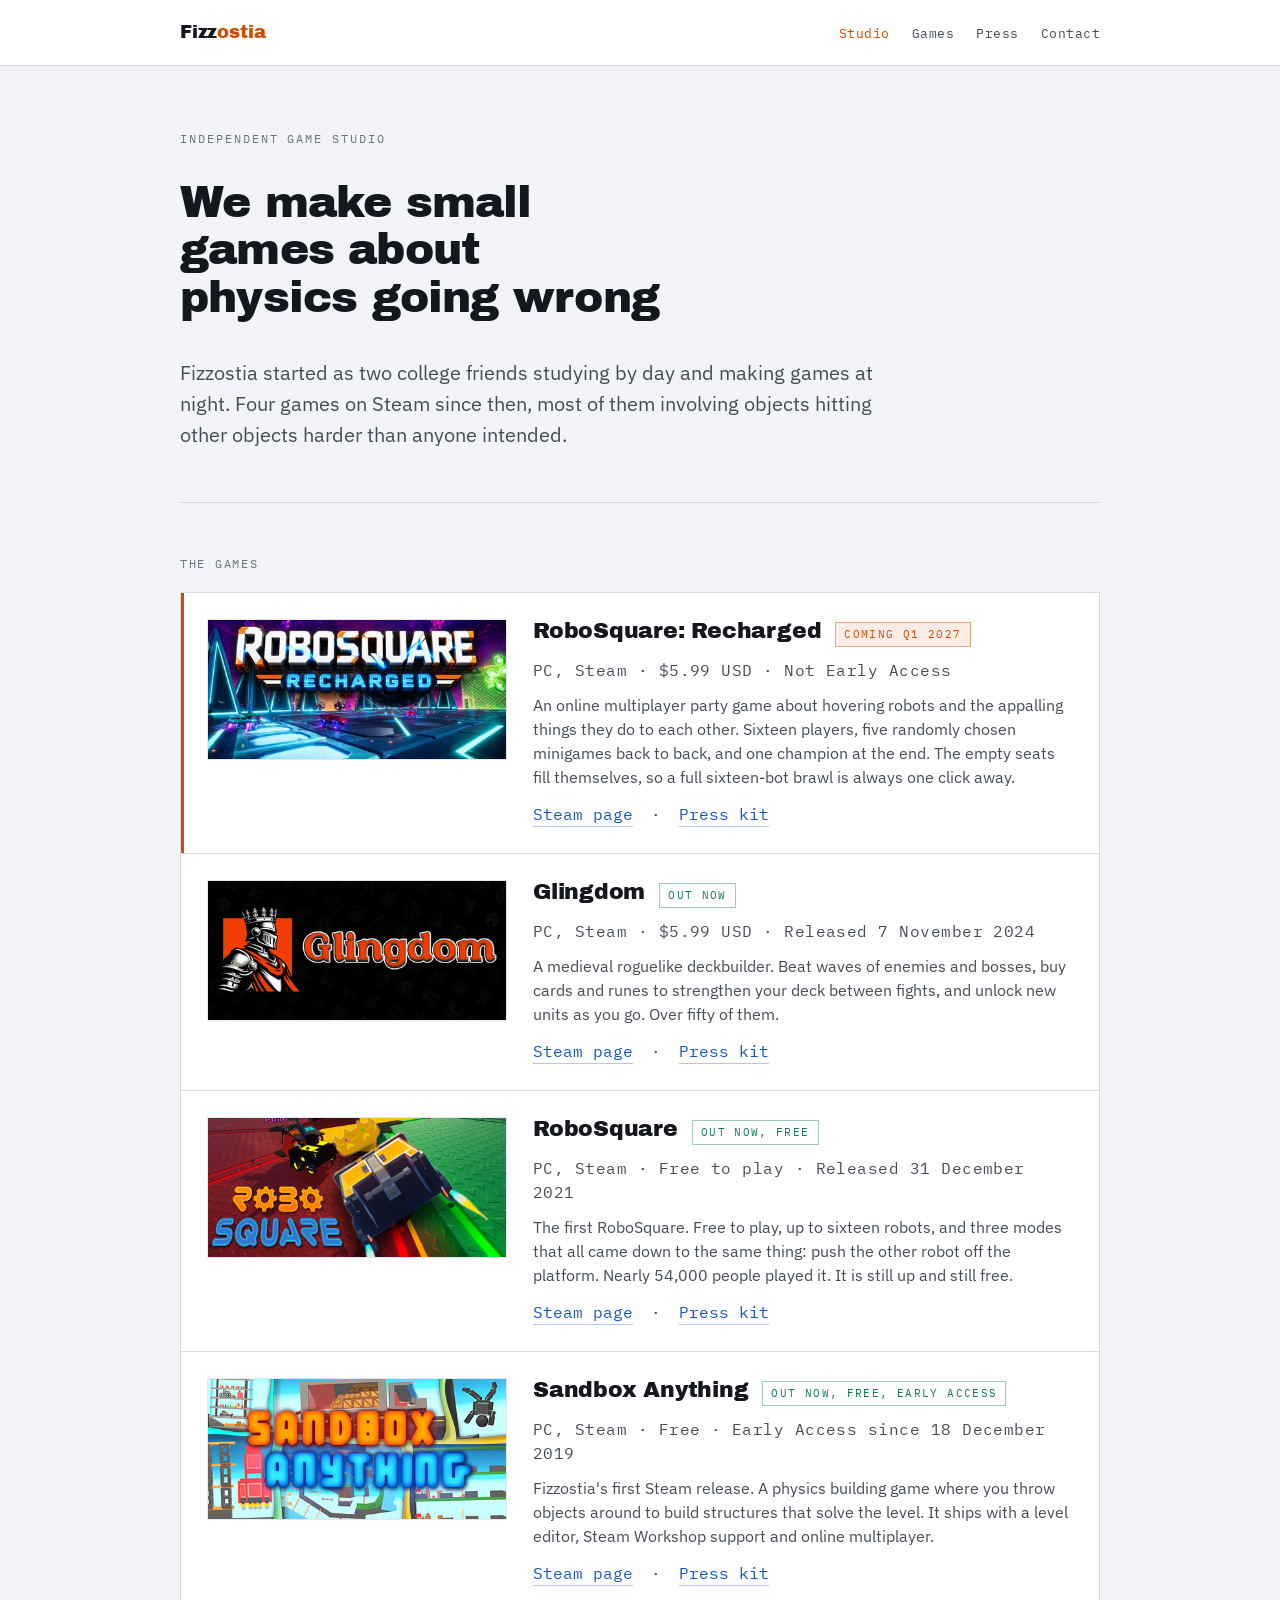
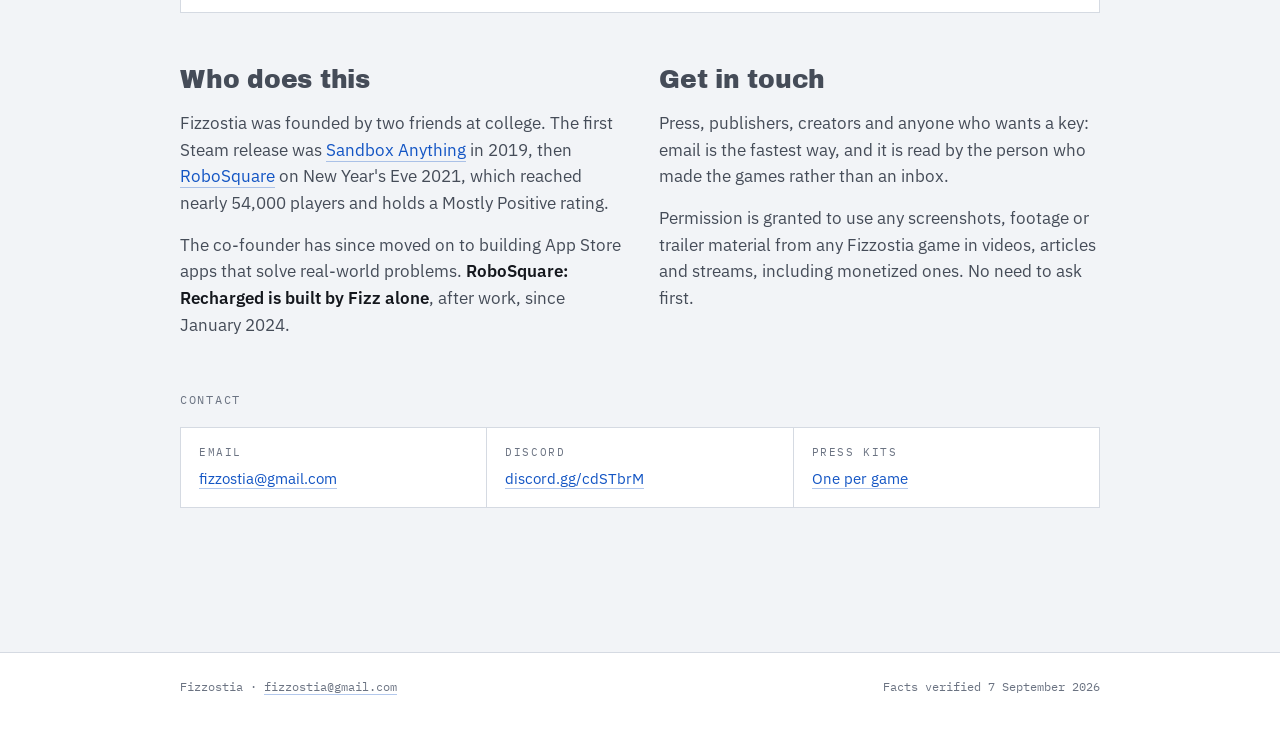
==== index.html @ 3cab3dcd "Fizzostia studio site: home, games, press kits, hidden pitch Four games with a press kit each: RoboS" ====
<!doctype html>
<html lang="en">
<head>
<meta charset="utf-8">
<meta name="viewport" content="width=device-width, initial-scale=1">
<title>Fizzostia</title>
<meta name="description" content="Fizzostia is a small independent game studio. Four games on Steam, including RoboSquare: Recharged, a 16-player online party game about hovering robots.">
<link rel="canonical" href="https://fizzostia.github.io/">
<link rel="icon" href="data:image/svg+xml,%3Csvg xmlns='http://www.w3.org/2000/svg' viewBox='0 0 32 32'%3E%3Ctext y='26' font-size='26'%3E%F0%9F%A4%96%3C/text%3E%3C/svg%3E">
<link rel="preconnect" href="https://fonts.googleapis.com"><link rel="preconnect" href="https://fonts.gstatic.com" crossorigin><link rel="stylesheet" href="https://fonts.googleapis.com/css2?family=Archivo+Black&family=IBM+Plex+Mono:wght@400;500&family=IBM+Plex+Sans:wght@400;500;600&display=swap">
<link rel="stylesheet" href="assets/style.css">
<meta property="og:type" content="website">
<meta property="og:site_name" content="Fizzostia">
<meta property="og:title" content="Fizzostia">
<meta property="og:description" content="Fizzostia is a small independent game studio. Four games on Steam, including RoboSquare: Recharged, a 16-player online party game about hovering robots.">
<meta property="og:url" content="https://fizzostia.github.io/">
<meta property="og:image" content="https://fizzostia.github.io/assets/img/social.jpg">
<meta name="twitter:card" content="summary_large_image">
</head>
<body>
<header class="site-head">
  <div class="wrap">
    <a class="brand" href="index.html">Fizz<em>ostia</em></a>
    <nav>
      <a href="index.html" aria-current="page">Studio</a>
      <a href="games.html">Games</a>
      <a href="press/index.html">Press</a>
      <a href="mailto:fizzostia@gmail.com">Contact</a>
    </nav>
  </div>
</header>

<main class="page">
  <div class="wrap">
    <div class="stack">

      <section class="stack-tight">
        <span class="eyebrow">Independent game studio</span>
        <h1>We make small games about physics going wrong</h1>
        <p class="lede">Fizzostia started as two college friends studying by day and making games
          at night. Four games on Steam since then, most of them involving objects hitting other
          objects harder than anyone intended.</p>
      </section>

      <hr class="rule">

      <section class="stack-tight">
        <h3>The games</h3>
        <div class="games">
      <article class="game featured">
        <img class="game-art" src="assets/img/robosquare-recharged.jpg" alt="RoboSquare: Recharged store art"
             width="460" height="215" loading="lazy">
        <div class="game-body">
          <div class="game-title">
            <h2>RoboSquare: Recharged</h2>
            <span class="tag now">Coming Q1 2027</span>
          </div>
          <p class="game-meta">PC, Steam &middot; $5.99 USD &middot; Not Early Access</p>
          <p>An online multiplayer party game about hovering robots and the appalling things they do to each other. Sixteen players, five randomly chosen minigames back to back, and one champion at the end. The empty seats fill themselves, so a full sixteen-bot brawl is always one click away.</p>
          <p class="game-links"><a href="https://store.steampowered.com/app/4088870/">Steam page</a> &middot; <a href="press/robosquare-recharged.html">Press kit</a></p>
        </div>
      </article>
      <article class="game">
        <img class="game-art" src="assets/img/glingdom.jpg" alt="Glingdom store art"
             width="460" height="215" loading="lazy">
        <div class="game-body">
          <div class="game-title">
            <h2>Glingdom</h2>
            <span class="tag out">Out now</span>
          </div>
          <p class="game-meta">PC, Steam &middot; $5.99 USD &middot; Released 7 November 2024</p>
          <p>A medieval roguelike deckbuilder. Beat waves of enemies and bosses, buy cards and runes to strengthen your deck between fights, and unlock new units as you go. Over fifty of them.</p>
          <p class="game-links"><a href="https://store.steampowered.com/app/2935750/">Steam page</a> &middot; <a href="press/glingdom.html">Press kit</a></p>
        </div>
      </article>
      <article class="game">
        <img class="game-art" src="assets/img/robosquare.jpg" alt="RoboSquare store art"
             width="460" height="215" loading="lazy">
        <div class="game-body">
          <div class="game-title">
            <h2>RoboSquare</h2>
            <span class="tag out">Out now, free</span>
          </div>
          <p class="game-meta">PC, Steam &middot; Free to play &middot; Released 31 December 2021</p>
          <p>The first RoboSquare. Free to play, up to sixteen robots, and three modes that all came down to the same thing: push the other robot off the platform. Nearly 54,000 people played it. It is still up and still free.</p>
          <p class="game-links"><a href="https://store.steampowered.com/app/1427760/">Steam page</a> &middot; <a href="press/robosquare.html">Press kit</a></p>
        </div>
      </article>
      <article class="game">
        <img class="game-art" src="assets/img/sandbox-anything.jpg" alt="Sandbox Anything store art"
             width="460" height="215" loading="lazy">
        <div class="game-body">
          <div class="game-title">
            <h2>Sandbox Anything</h2>
            <span class="tag out">Out now, free, Early Access</span>
          </div>
          <p class="game-meta">PC, Steam &middot; Free &middot; Early Access since 18 December 2019</p>
          <p>Fizzostia's first Steam release. A physics building game where you throw objects around to build structures that solve the level. It ships with a level editor, Steam Workshop support and online multiplayer.</p>
          <p class="game-links"><a href="https://store.steampowered.com/app/1054370/">Steam page</a> &middot; <a href="press/sandbox-anything.html">Press kit</a></p>
        </div>
      </article>
        </div>
      </section>

      <section class="cols">
        <div class="prose">
          <h2>Who does this</h2>
          <p>Fizzostia was founded by two friends at college. The first Steam release was
            <a href="games.html">Sandbox Anything</a> in 2019, then
            <a href="https://store.steampowered.com/app/1427760/">RoboSquare</a> on New Year's Eve 2021, which reached nearly
            54,000 players and holds a Mostly Positive rating.</p>
          <p>The co-founder has since moved on to building App Store apps that solve real-world
            problems. <strong>RoboSquare: Recharged is built by Fizz alone</strong>, after work,
            since January 2024.</p>
        </div>
        <div class="prose">
          <h2>Get in touch</h2>
          <p>Press, publishers, creators and anyone who wants a key: email is the fastest way, and
            it is read by the person who made the games rather than an inbox.</p>
          <p>Permission is granted to use any screenshots, footage or trailer material from any
            Fizzostia game in videos, articles and streams, including monetized ones. No need to
            ask first.</p>
        </div>
      </section>

      <section class="stack-tight">
        <h3>Contact</h3>
        <div class="contact-grid">
          <div><dt>Email</dt><dd><a href="mailto:fizzostia@gmail.com">fizzostia@gmail.com</a></dd></div>
          <div><dt>Discord</dt><dd><a href="https://discord.gg/cdSTbrM">discord.gg/cdSTbrM</a></dd></div>
          <div><dt>Press kits</dt><dd><a href="press/index.html">One per game</a></dd></div>
        </div>
      </section>

    </div>
  </div>
</main>

<footer class="site-foot">
  <div class="wrap">
    <span>Fizzostia &middot; <a href="mailto:fizzostia@gmail.com">fizzostia@gmail.com</a></span>
    <span>Facts verified 7 September 2026</span>
  </div>
</footer>
</body>
</html>
---- assets/style.css ----
/* Fizzostia, studio site
   Light by default, dark by preference or explicit choice. Every color is a token
   declared on :root first, so the un-stamped system state resolves correctly. */

:root{
  --ground:#F2F4F7;
  --surface:#FFFFFF;
  --surface-2:#E9ECF1;
  --line:#D5DAE2;
  --line-soft:#E4E8EE;
  --ink:#14171D;
  --ink-2:#454C58;
  --muted:#6B7382;
  --accent:#D14C05;
  --accent-soft:rgba(209,76,5,.10);
  --link:#1355C4;
  --good:#137A52;

  --f-display:"Archivo Black","Arial Black",system-ui,sans-serif;
  --f-body:"IBM Plex Sans","Segoe UI",Helvetica,Arial,sans-serif;
  --f-mono:"IBM Plex Mono",ui-monospace,Consolas,monospace;

  --wrap:1000px;
  --pad:clamp(18px,4.5vw,40px);
}

@media (prefers-color-scheme:dark){
  :root:not([data-theme="light"]){
    --ground:#0B0C10;
    --surface:#13161D;
    --surface-2:#1A1E27;
    --line:#282D38;
    --line-soft:#20242D;
    --ink:#EDF0F5;
    --ink-2:#B5BCC9;
    --muted:#848D9D;
    --accent:#FF8A32;
    --accent-soft:rgba(255,138,50,.13);
    --link:#6FB0FF;
    --good:#3ECf9A;
  }
}
:root[data-theme="dark"]{
  --ground:#0B0C10;
  --surface:#13161D;
  --surface-2:#1A1E27;
  --line:#282D38;
  --line-soft:#20242D;
  --ink:#EDF0F5;
  --ink-2:#B5BCC9;
  --muted:#848D9D;
  --accent:#FF8A32;
  --accent-soft:rgba(255,138,50,.13);
  --link:#6FB0FF;
  --good:#3ECf9A;
}

*{box-sizing:border-box}

body{
  margin:0;
  background:var(--ground);
  color:var(--ink);
  font-family:var(--f-body);
  font-size:16.5px;
  line-height:1.62;
  -webkit-font-smoothing:antialiased;
}

img{max-width:100%;height:auto;display:block}
h1,h2,h3{margin:0;font-weight:400;text-wrap:balance}
p,ul,ol{margin:0}

a{color:var(--link);text-decoration:none;border-bottom:1px solid color-mix(in srgb,var(--link) 32%,transparent)}
a:hover{color:var(--accent);border-bottom-color:color-mix(in srgb,var(--accent) 50%,transparent)}
a:focus-visible{outline:2px solid var(--accent);outline-offset:3px;border-radius:2px}

.wrap{max-width:var(--wrap);margin:0 auto;padding:0 var(--pad)}

/* ---------- masthead ---------- */
.site-head{border-bottom:1px solid var(--line);background:var(--surface)}
.site-head .wrap{display:flex;flex-wrap:wrap;gap:10px 26px;align-items:baseline;
  justify-content:space-between;padding-top:18px;padding-bottom:18px}
.brand{font-family:var(--f-display);font-size:18px;letter-spacing:-.01em;color:var(--ink);
  border:0}
.brand:hover{color:var(--accent)}
.brand em{font-style:normal;color:var(--accent)}
nav{display:flex;flex-wrap:wrap;gap:6px 22px;font-family:var(--f-mono);font-size:12.5px;
  letter-spacing:.04em}
nav a{color:var(--ink-2);border:0}
nav a[aria-current="page"]{color:var(--accent)}
nav a:hover{color:var(--accent)}

/* ---------- page furniture ---------- */
.page{padding:clamp(34px,5.5vw,64px) 0 clamp(40px,6vw,72px)}
.eyebrow{font-family:var(--f-mono);font-size:11.5px;letter-spacing:.17em;text-transform:uppercase;
  color:var(--muted);display:block;margin-bottom:12px}
h1{font-family:var(--f-display);font-size:clamp(28px,4.6vw,44px);line-height:1.08;letter-spacing:-.018em;
  max-width:18ch}
h2{font-family:var(--f-display);font-size:clamp(19px,2.5vw,25px);line-height:1.18;letter-spacing:-.01em}
h3{font-family:var(--f-mono);font-size:11.5px;letter-spacing:.15em;text-transform:uppercase;color:var(--muted)}
.lede{font-size:clamp(17px,2vw,20px);line-height:1.55;color:var(--ink-2);max-width:60ch;margin-top:18px}
.prose{max-width:66ch;display:flex;flex-direction:column;gap:15px;color:var(--ink-2)}
.prose strong{color:var(--ink);font-weight:600}
.stack{display:flex;flex-direction:column;gap:clamp(30px,4.5vw,52px)}
.stack-tight{display:flex;flex-direction:column;gap:18px}

.rule{border:0;border-top:1px solid var(--line);margin:0}

/* ---------- game rows ---------- */
.games{display:flex;flex-direction:column;gap:1px;background:var(--line);
  border:1px solid var(--line)}
.game{background:var(--surface);padding:clamp(18px,2.6vw,26px);display:grid;gap:18px 26px;
  grid-template-columns:1fr;align-items:start}
@media(min-width:720px){ .game{grid-template-columns:300px 1fr} }
.game.featured{background:var(--surface);box-shadow:inset 3px 0 0 var(--accent)}
.game-art{border:1px solid var(--line-soft);background:var(--surface-2)}
.game-body{display:flex;flex-direction:column;gap:11px;min-width:0}
.game-title{display:flex;flex-wrap:wrap;gap:8px 14px;align-items:baseline}
.game-title h2{font-size:clamp(18px,2.2vw,22px)}
.game-meta{font-family:var(--f-mono);font-size:12px;color:var(--muted);letter-spacing:.03em}
.game p{color:var(--ink-2);font-size:15.5px;line-height:1.55}
.game-links{display:flex;flex-wrap:wrap;gap:8px 18px;font-family:var(--f-mono);font-size:12.5px;
  margin-top:2px}

.tag{font-family:var(--f-mono);font-size:10.5px;letter-spacing:.13em;text-transform:uppercase;
  padding:3px 8px;border:1px solid var(--line);color:var(--muted);width:max-content}
.tag.now{color:var(--accent);border-color:color-mix(in srgb,var(--accent) 45%,transparent);
  background:var(--accent-soft)}
.tag.out{color:var(--good);border-color:color-mix(in srgb,var(--good) 40%,transparent)}

/* ---------- fact tables ---------- */
.tablewrap{overflow-x:auto}
table{border-collapse:collapse;width:100%;min-width:460px;font-size:15px}
th,td{text-align:left;padding:11px 18px 11px 0;border-bottom:1px solid var(--line-soft);vertical-align:top}
tbody th{font-family:var(--f-mono);font-size:12px;font-weight:400;color:var(--muted);
  white-space:nowrap;letter-spacing:.02em}
td{color:var(--ink)}
td b{font-weight:600}

/* ---------- feature and asset lists ---------- */
.bullets{list-style:none;padding:0;display:flex;flex-direction:column;gap:11px;max-width:66ch}
.bullets li{position:relative;padding-left:19px;color:var(--ink-2);font-size:15.5px;line-height:1.55}
.bullets li::before{content:"";position:absolute;left:0;top:.6em;width:7px;height:7px;background:var(--accent)}
.bullets li b{color:var(--ink);font-weight:600}

.cols{display:grid;gap:clamp(22px,3vw,38px);grid-template-columns:1fr}
@media(min-width:720px){ .cols{grid-template-columns:1fr 1fr} }

.shots{display:grid;gap:14px;grid-template-columns:1fr}
@media(min-width:640px){ .shots{grid-template-columns:1fr 1fr} }
.shots figure{margin:0;display:flex;flex-direction:column;gap:8px}
.shots img{border:1px solid var(--line-soft)}
.shots figcaption{font-family:var(--f-mono);font-size:11.5px;color:var(--muted)}

/* ---------- contact ---------- */
.contact-grid{display:grid;gap:1px;background:var(--line);border:1px solid var(--line);
  grid-template-columns:1fr}
@media(min-width:600px){ .contact-grid{grid-template-columns:1fr 1fr} }
@media(min-width:900px){ .contact-grid{grid-template-columns:repeat(3,1fr)} }
.contact-grid div{background:var(--surface);padding:16px 18px;display:flex;flex-direction:column;gap:6px}
.contact-grid dt{font-family:var(--f-mono);font-size:10.5px;letter-spacing:.15em;text-transform:uppercase;
  color:var(--muted)}
.contact-grid dd{margin:0;font-size:15px;word-break:break-word}

.note{background:var(--surface-2);border-left:3px solid var(--accent);padding:15px 18px;
  font-size:15px;color:var(--ink-2);max-width:70ch}
.note b{color:var(--ink)}

/* ---------- footer ---------- */
.site-foot{border-top:1px solid var(--line);background:var(--surface);margin-top:clamp(40px,6vw,72px)}
.site-foot .wrap{padding-top:24px;padding-bottom:36px;display:flex;flex-wrap:wrap;gap:10px 28px;
  justify-content:space-between;font-family:var(--f-mono);font-size:12px;color:var(--muted)}
.site-foot a{color:var(--muted)}

@media (prefers-reduced-motion:reduce){*{animation:none!important;transition:none!important}}
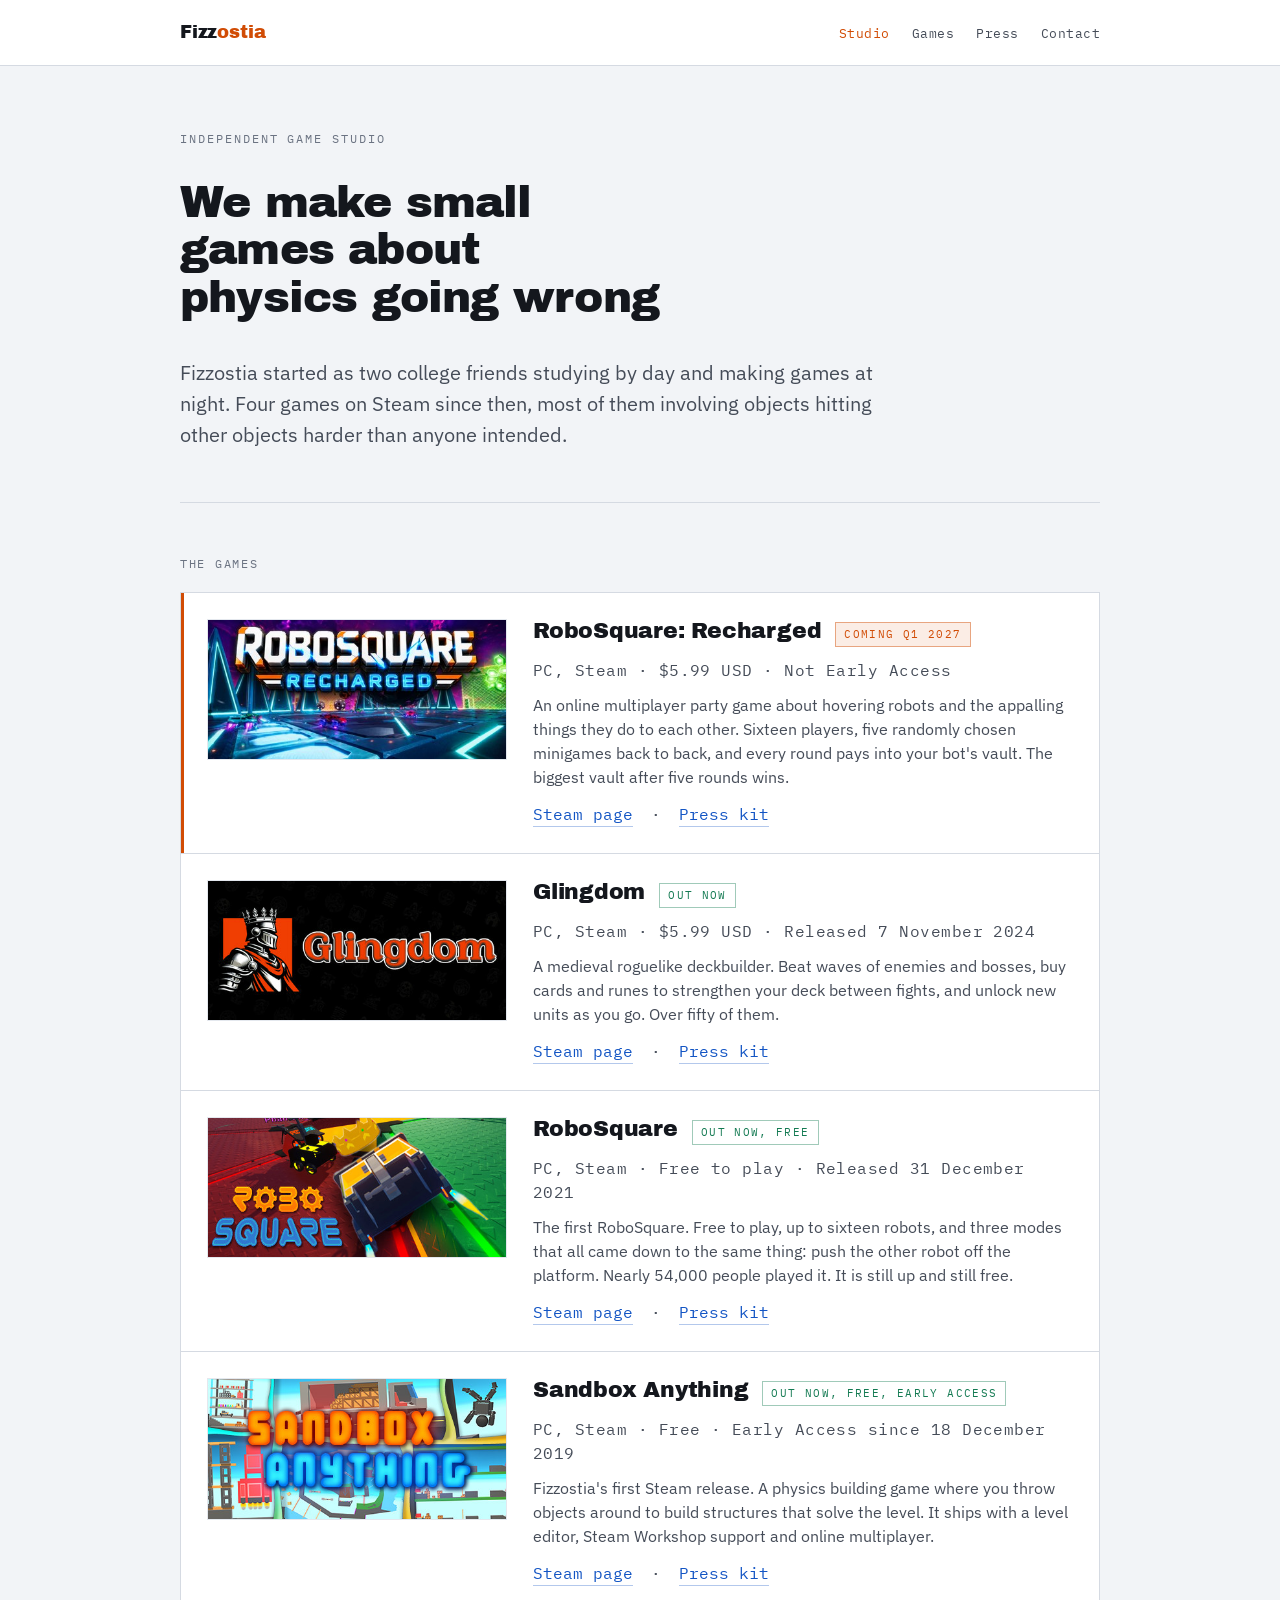
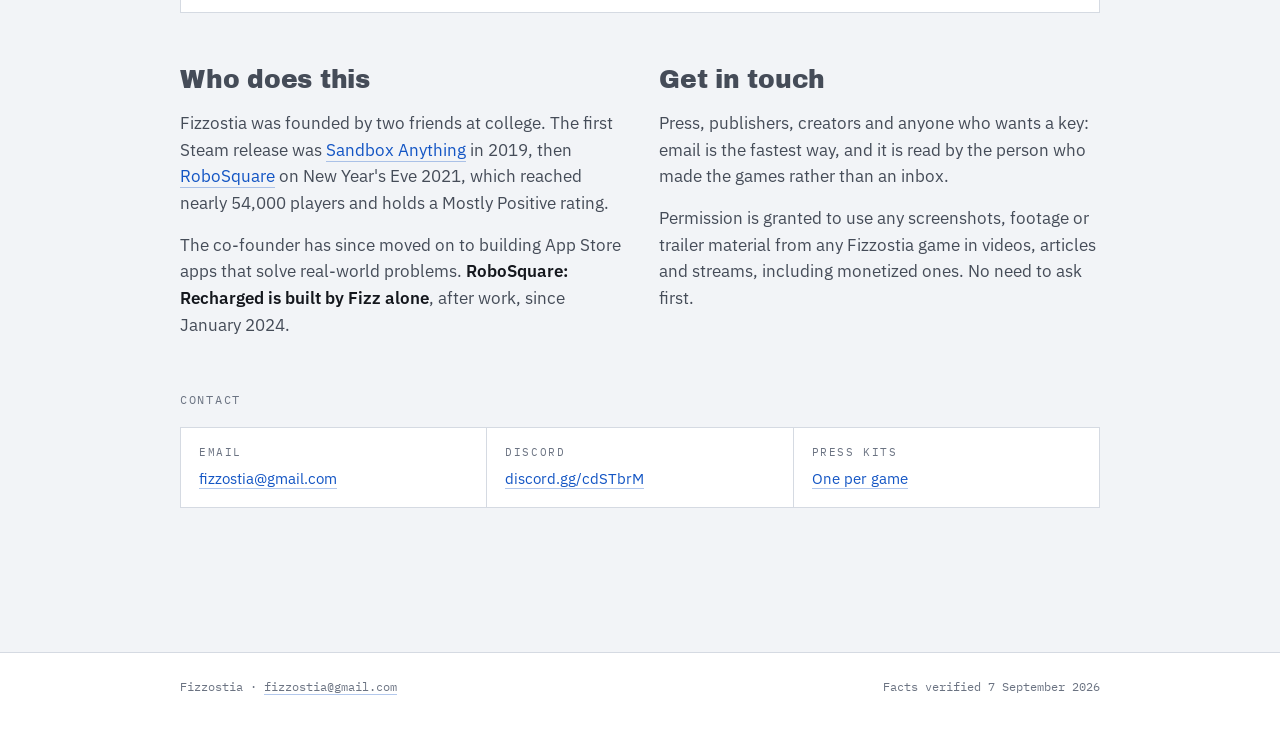
==== commit e746eab2: "Press kit: new mode names, money scoring and a downloads section The RoboSquare: Recharged press pag" ====
--- a/index.html
+++ b/index.html
@@ -3,6 +3,7 @@
 <head>
 <meta charset="utf-8">
 <meta name="viewport" content="width=device-width, initial-scale=1">
+<meta name="color-scheme" content="dark light">
 <title>Fizzostia</title>
 <meta name="description" content="Fizzostia is a small independent game studio. Four games on Steam, including RoboSquare: Recharged, a 16-player online party game about hovering robots.">
 <link rel="canonical" href="https://fizzostia.github.io/">
@@ -25,7 +26,7 @@
       <a href="index.html" aria-current="page">Studio</a>
       <a href="games.html">Games</a>
       <a href="press/index.html">Press</a>
-      <a href="mailto:fizzostia@gmail.com">Contact</a>
+      <a href="contact.html">Contact</a>
     </nav>
   </div>
 </header>
@@ -56,7 +57,7 @@
             <span class="tag now">Coming Q1 2027</span>
           </div>
           <p class="game-meta">PC, Steam &middot; $5.99 USD &middot; Not Early Access</p>
-          <p>An online multiplayer party game about hovering robots and the appalling things they do to each other. Sixteen players, five randomly chosen minigames back to back, and one champion at the end. The empty seats fill themselves, so a full sixteen-bot brawl is always one click away.</p>
+          <p>An online multiplayer party game about hovering robots and the appalling things they do to each other. Sixteen players, five randomly chosen minigames back to back, and every round pays into your bot's vault. The biggest vault after five rounds wins.</p>
           <p class="game-links"><a href="https://store.steampowered.com/app/4088870/">Steam page</a> &middot; <a href="press/robosquare-recharged.html">Press kit</a></p>
         </div>
       </article>
--- a/assets/style.css
+++ b/assets/style.css
@@ -1,8 +1,48 @@
 /* Fizzostia, studio site
-   Light by default, dark by preference or explicit choice. Every color is a token
-   declared on :root first, so the un-stamped system state resolves correctly. */
+   Dark first. The bare :root carries the complete dark palette, so the un-stamped
+   system state (most viewers) gets dark. A viewer who explicitly prefers light, or
+   stamps data-theme="light", gets the light set instead. Every color is a token
+   declared on :root before any override redefines it. */
 
 :root{
+  --ground:#0B0C10;
+  --surface:#13161D;
+  --surface-2:#1A1E27;
+  --line:#282D38;
+  --line-soft:#20242D;
+  --ink:#EDF0F5;
+  --ink-2:#B5BCC9;
+  --muted:#848D9D;
+  --accent:#FF8A32;
+  --accent-soft:rgba(255,138,50,.13);
+  --link:#6FB0FF;
+  --good:#3ECF9A;
+
+  --f-display:"Archivo Black","Arial Black",system-ui,sans-serif;
+  --f-body:"IBM Plex Sans","Segoe UI",Helvetica,Arial,sans-serif;
+  --f-mono:"IBM Plex Mono",ui-monospace,Consolas,monospace;
+
+  --wrap:1000px;
+  --pad:clamp(18px,4.5vw,40px);
+}
+
+@media (prefers-color-scheme:light){
+  :root:not([data-theme="dark"]){
+    --ground:#F2F4F7;
+    --surface:#FFFFFF;
+    --surface-2:#E9ECF1;
+    --line:#D5DAE2;
+    --line-soft:#E4E8EE;
+    --ink:#14171D;
+    --ink-2:#454C58;
+    --muted:#6B7382;
+    --accent:#D14C05;
+    --accent-soft:rgba(209,76,5,.10);
+    --link:#1355C4;
+    --good:#137A52;
+  }
+}
+:root[data-theme="light"]{
   --ground:#F2F4F7;
   --surface:#FFFFFF;
   --surface-2:#E9ECF1;
@@ -15,44 +55,6 @@
   --accent-soft:rgba(209,76,5,.10);
   --link:#1355C4;
   --good:#137A52;
-
-  --f-display:"Archivo Black","Arial Black",system-ui,sans-serif;
-  --f-body:"IBM Plex Sans","Segoe UI",Helvetica,Arial,sans-serif;
-  --f-mono:"IBM Plex Mono",ui-monospace,Consolas,monospace;
-
-  --wrap:1000px;
-  --pad:clamp(18px,4.5vw,40px);
-}
-
-@media (prefers-color-scheme:dark){
-  :root:not([data-theme="light"]){
-    --ground:#0B0C10;
-    --surface:#13161D;
-    --surface-2:#1A1E27;
-    --line:#282D38;
-    --line-soft:#20242D;
-    --ink:#EDF0F5;
-    --ink-2:#B5BCC9;
-    --muted:#848D9D;
-    --accent:#FF8A32;
-    --accent-soft:rgba(255,138,50,.13);
-    --link:#6FB0FF;
-    --good:#3ECf9A;
-  }
-}
-:root[data-theme="dark"]{
-  --ground:#0B0C10;
-  --surface:#13161D;
-  --surface-2:#1A1E27;
-  --line:#282D38;
-  --line-soft:#20242D;
-  --ink:#EDF0F5;
-  --ink-2:#B5BCC9;
-  --muted:#848D9D;
-  --accent:#FF8A32;
-  --accent-soft:rgba(255,138,50,.13);
-  --link:#6FB0FF;
-  --good:#3ECf9A;
 }
 
 *{box-sizing:border-box}
@@ -174,3 +176,13 @@
 .site-foot a{color:var(--muted)}
 
 @media (prefers-reduced-motion:reduce){*{animation:none!important;transition:none!important}}
+
+/* ---------- contact channels ---------- */
+.channels{display:grid;gap:1px;background:var(--line);border:1px solid var(--line);
+  grid-template-columns:1fr}
+@media(min-width:660px){ .channels{grid-template-columns:1fr 1fr} }
+.channel{background:var(--surface);padding:20px 22px 18px;display:flex;flex-direction:column;gap:8px}
+.channel.primary{box-shadow:inset 3px 0 0 var(--accent)}
+.channel h2{font-family:var(--f-display);font-size:16px;letter-spacing:-.005em}
+.channel-handle{font-family:var(--f-mono);font-size:14px;word-break:break-word}
+.channel p:last-child{color:var(--ink-2);font-size:15px;line-height:1.55}
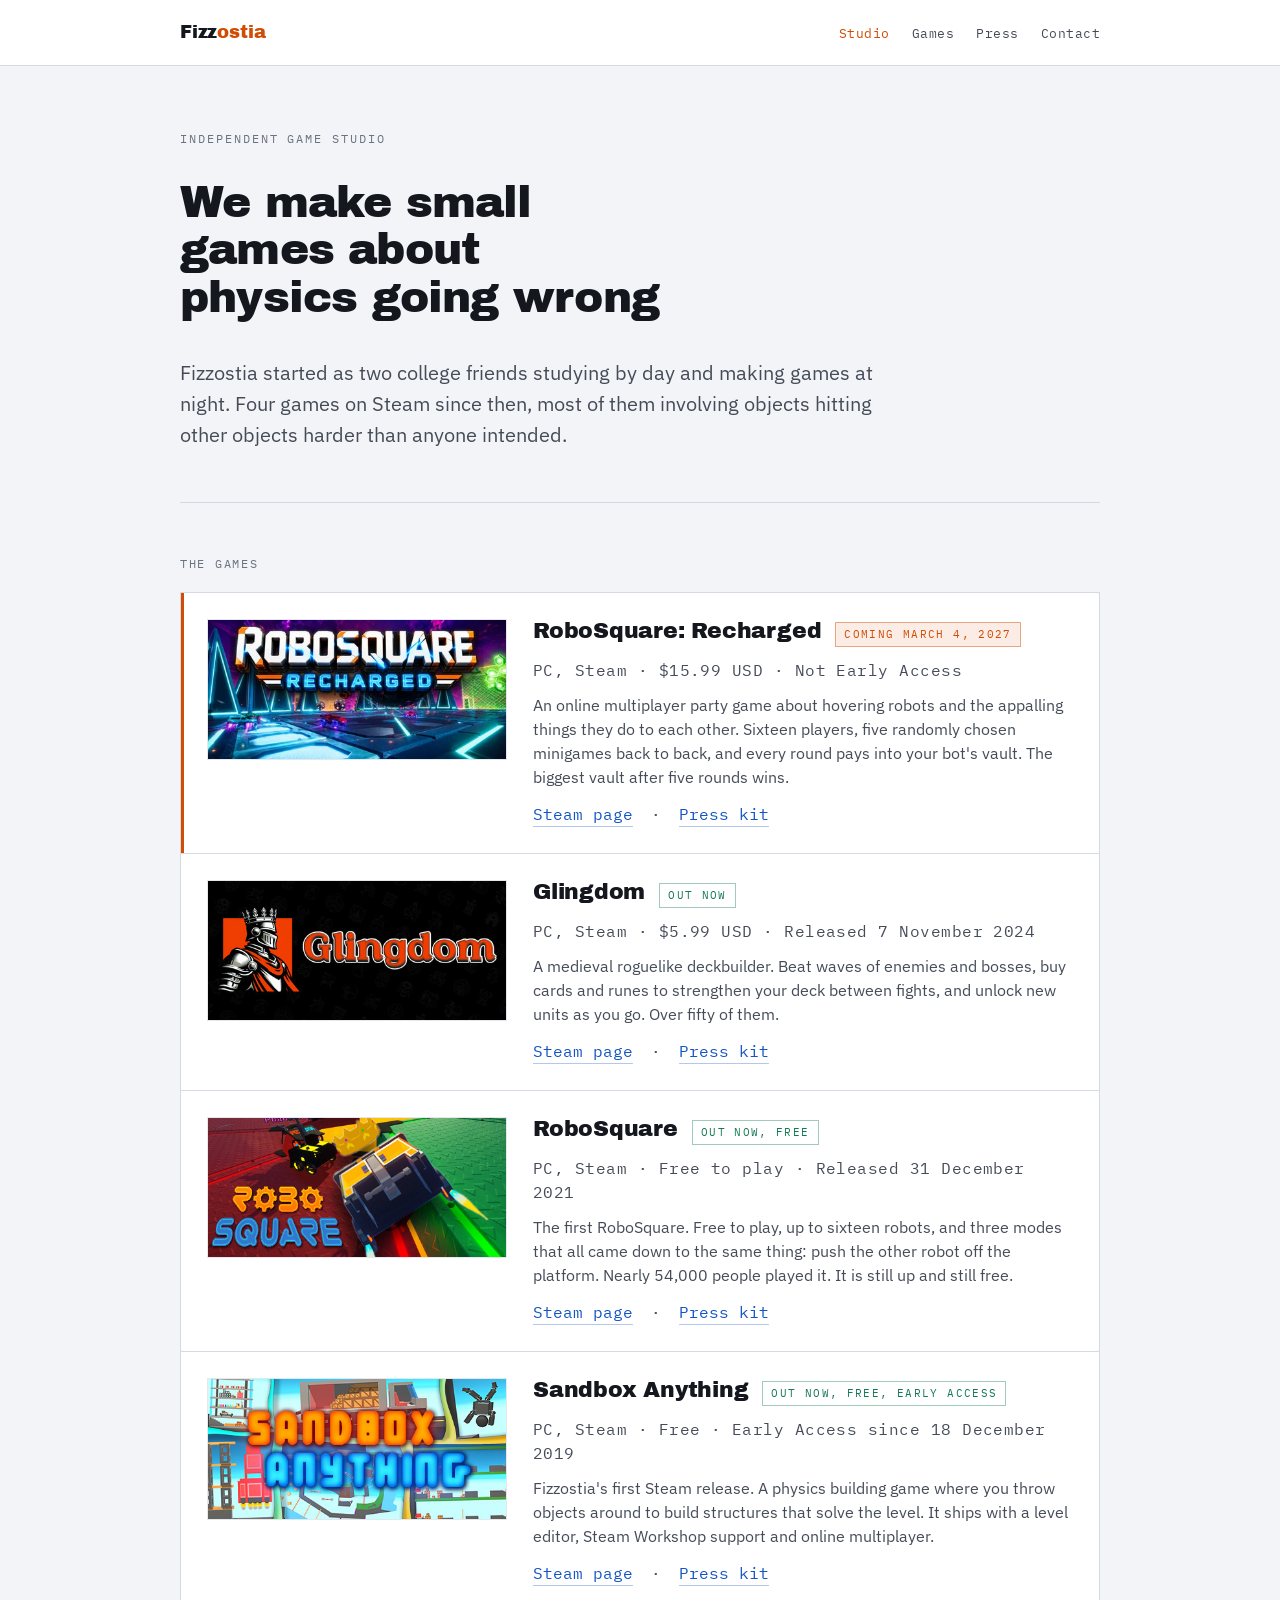
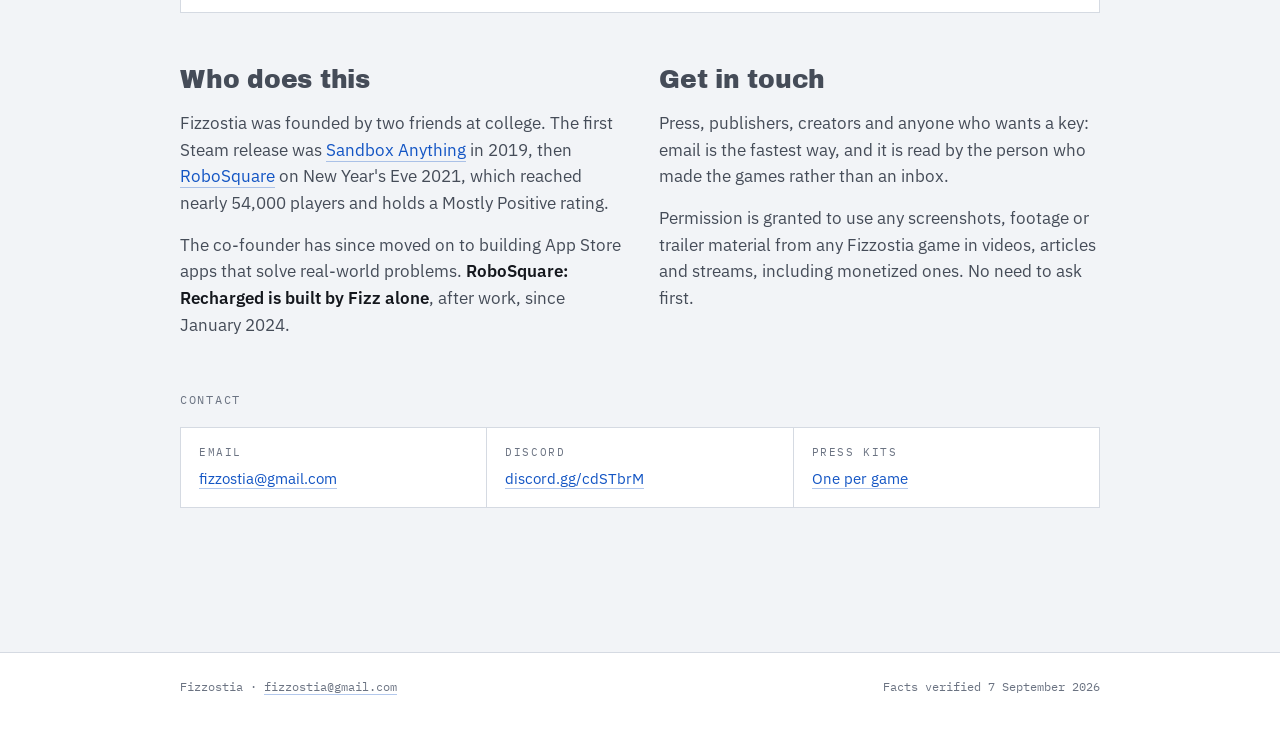
==== commit f0f9ff8a: "RoboSquare: Recharged: $15.99, March 4, 2027, 23 arenas Price moved from $5.99 to $15.99 (developer'" ====
--- a/index.html
+++ b/index.html
@@ -54,9 +54,9 @@
         <div class="game-body">
           <div class="game-title">
             <h2>RoboSquare: Recharged</h2>
-            <span class="tag now">Coming Q1 2027</span>
+            <span class="tag now">Coming March 4, 2027</span>
           </div>
-          <p class="game-meta">PC, Steam &middot; $5.99 USD &middot; Not Early Access</p>
+          <p class="game-meta">PC, Steam &middot; $15.99 USD &middot; Not Early Access</p>
           <p>An online multiplayer party game about hovering robots and the appalling things they do to each other. Sixteen players, five randomly chosen minigames back to back, and every round pays into your bot's vault. The biggest vault after five rounds wins.</p>
           <p class="game-links"><a href="https://store.steampowered.com/app/4088870/">Steam page</a> &middot; <a href="press/robosquare-recharged.html">Press kit</a></p>
         </div>
